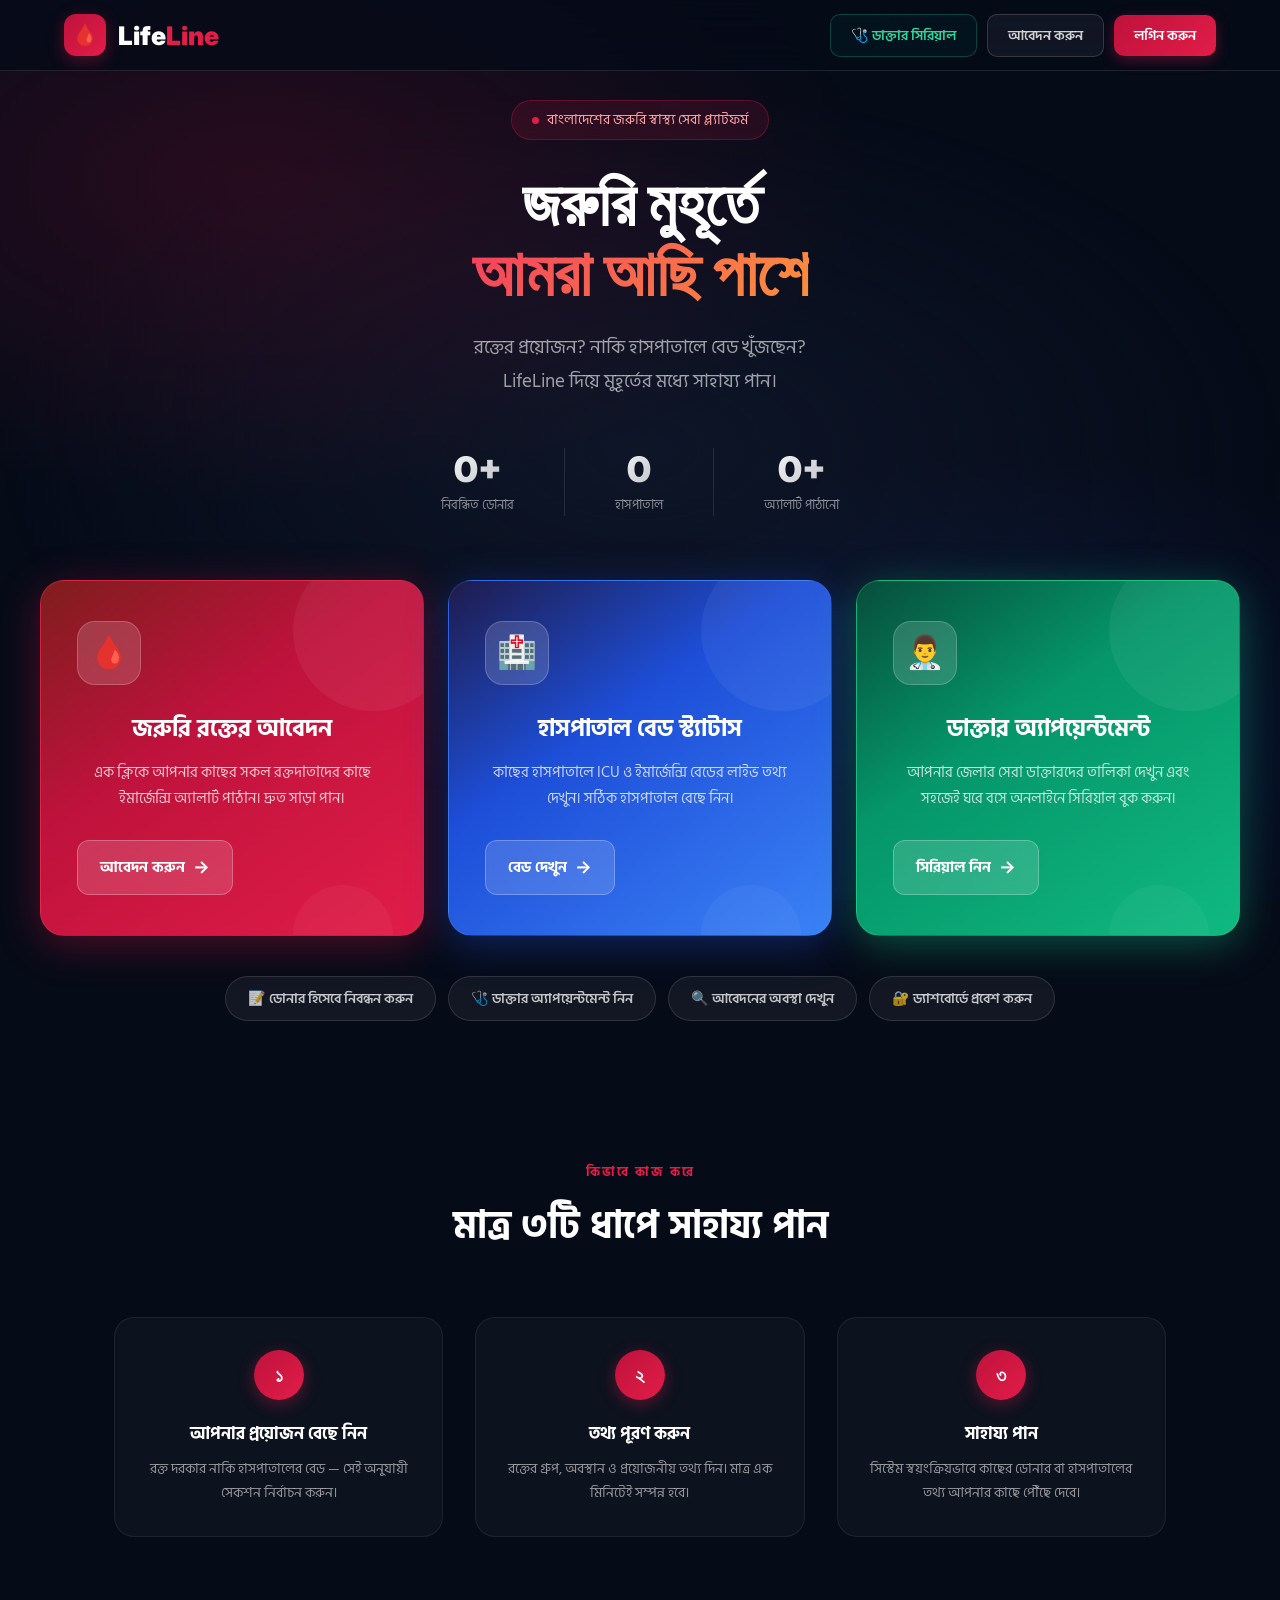
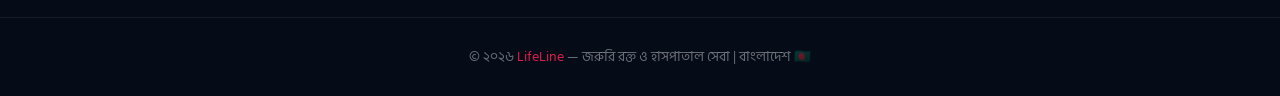
==== public/index.html @ ae4c2d09 "Update LifeLine frontend UI, add language & mobile navigation scripts, and add database backup" ====
<!DOCTYPE html>
<html lang="bn">
<head>
    <meta charset="UTF-8">
    <meta name="viewport" content="width=device-width, initial-scale=1.0">
    <title>LifeLine — জরুরি রক্ত ও হাসপাতাল সেবা</title>
    <meta name="description" content="LifeLine — বাংলাদেশে জরুরি রক্তের জন্য আবেদন করুন এবং কাছের হাসপাতালের বেড খুঁজুন।">
    <link rel="preconnect" href="https://fonts.googleapis.com">
    <link rel="preconnect" href="https://fonts.gstatic.com" crossorigin>
    <link href="https://fonts.googleapis.com/css2?family=Hind+Siliguri:wght@300;400;500;600;700&family=Inter:wght@400;600;700;800;900&display=swap" rel="stylesheet">
    <style>
        *, *::before, *::after { box-sizing: border-box; margin: 0; padding: 0; }

        :root {
            --red: #e11d48;
            --red-dark: #be123c;
            --red-glow: rgba(225,29,72,0.35);
            --blue: #1d4ed8;
            --blue-dark: #1e3a8a;
            --blue-glow: rgba(29,78,216,0.35);
            --dark: #0f172a;
            --dark2: #1e293b;
            --gray: #64748b;
            --border: rgba(255,255,255,0.1);
            --white: #ffffff;
        }

        html { scroll-behavior: smooth; }

        body {
            font-family: 'Hind Siliguri', 'Inter', sans-serif;
            background: #060b18;
            color: var(--white);
            min-height: 100vh;
            overflow-x: hidden;
        }

        /* ── Background animated particles ── */
        body::before {
            content: '';
            position: fixed; inset: 0;
            background:
                radial-gradient(ellipse 80% 60% at 20% 20%, rgba(190,18,60,0.18) 0%, transparent 60%),
                radial-gradient(ellipse 60% 50% at 80% 80%, rgba(29,78,216,0.15) 0%, transparent 60%),
                radial-gradient(ellipse 50% 40% at 50% 50%, rgba(15,23,42,0.9) 0%, transparent 100%);
            z-index: 0;
            pointer-events: none;
        }

        /* ── NAVBAR ── */
        nav {
            position: fixed; top: 0; left: 0; right: 0; z-index: 100;
            background: rgba(6,11,24,0.8);
            backdrop-filter: blur(20px);
            border-bottom: 1px solid var(--border);
        }
        .nav-inner {
            max-width: 1200px; margin: 0 auto;
            padding: 0 1.5rem;
            display: flex; align-items: center; justify-content: space-between;
            height: 70px;
        }
        .nav-logo {
            display: flex; align-items: center; gap: 12px;
            text-decoration: none;
        }
        .logo-icon {
            width: 42px; height: 42px;
            background: linear-gradient(135deg, var(--red-dark), var(--red));
            border-radius: 12px;
            display: flex; align-items: center; justify-content: center;
            font-size: 1.3rem;
            box-shadow: 0 4px 16px var(--red-glow);
            animation: logoPulse 3s ease-in-out infinite;
        }
        @keyframes logoPulse {
            0%,100% { box-shadow: 0 4px 16px var(--red-glow); }
            50% { box-shadow: 0 4px 28px rgba(225,29,72,0.6); }
        }
        .logo-text { font-family: 'Inter', sans-serif; font-size: 1.6rem; font-weight: 900; color: #fff; }
        .logo-text span { color: var(--red); }

        .nav-links { display: flex; align-items: center; gap: 10px; }
        .nav-btn {
            padding: 9px 20px; border-radius: 10px;
            font-weight: 600; font-size: 0.88rem;
            text-decoration: none; transition: all .25s;
            font-family: 'Hind Siliguri', sans-serif;
        }
        .nav-btn-ghost {
            color: rgba(255,255,255,0.8);
            border: 1px solid rgba(255,255,255,0.15);
            background: rgba(255,255,255,0.05);
        }
        .nav-btn-ghost:hover { background: rgba(255,255,255,0.12); color: #fff; border-color: rgba(255,255,255,0.3); }
        .nav-btn-red {
            background: linear-gradient(135deg, var(--red-dark), var(--red));
            color: #fff; border: none;
            box-shadow: 0 4px 14px var(--red-glow);
        }
        .nav-btn-red:hover { transform: translateY(-2px); box-shadow: 0 6px 20px var(--red-glow); }

        /* ── HERO SECTION ── */
        .hero {
            position: relative; z-index: 1;
            min-height: 100vh;
            display: flex; flex-direction: column;
            align-items: center; justify-content: center;
            text-align: center;
            padding: 100px 1.5rem 60px;
        }

        .hero-badge {
            display: inline-flex; align-items: center; gap: 8px;
            background: rgba(225,29,72,0.12);
            border: 1px solid rgba(225,29,72,0.3);
            border-radius: 100px; padding: 8px 20px;
            font-size: 0.85rem; color: #fca5a5;
            margin-bottom: 28px;
            animation: fadeInDown 0.6s ease both;
        }
        .badge-dot {
            width: 7px; height: 7px; border-radius: 50%;
            background: var(--red);
            animation: blink 1.5s ease-in-out infinite;
        }
        @keyframes blink { 0%,100%{opacity:1;} 50%{opacity:0.3;} }

        .hero-title {
            font-family: 'Inter', sans-serif;
            font-size: clamp(2.2rem, 6vw, 4rem);
            font-weight: 900; line-height: 1.1;
            margin-bottom: 22px;
            animation: fadeInDown 0.7s ease 0.1s both;
        }
        .hero-title .line2 {
            display: block;
            background: linear-gradient(135deg, #f43f5e, #fb923c);
            -webkit-background-clip: text; -webkit-text-fill-color: transparent;
            background-clip: text;
        }

        .hero-subtitle {
            font-size: clamp(1rem, 2.5vw, 1.2rem);
            color: rgba(255,255,255,0.6); max-width: 600px; margin: 0 auto 48px;
            line-height: 1.8;
            animation: fadeInDown 0.8s ease 0.2s both;
        }

        /* ── STATS ROW ── */
        .stats-row {
            display: flex; justify-content: center; gap: 50px;
            flex-wrap: wrap; margin-bottom: 64px;
            animation: fadeInDown 0.9s ease 0.3s both;
        }
        .stat-item { text-align: center; }
        .stat-num {
            font-family: 'Inter', sans-serif;
            font-size: 2.2rem; font-weight: 900;
            background: linear-gradient(135deg, #fff, rgba(255,255,255,0.7));
            -webkit-background-clip: text; -webkit-text-fill-color: transparent;
            background-clip: text;
        }
        .stat-label { font-size: 0.82rem; color: rgba(255,255,255,0.5); margin-top: 4px; }
        .stat-divider { width: 1px; background: rgba(255,255,255,0.1); }

        /* ── FEATURE CARDS ── */
        .features-grid {
            display: grid;
            grid-template-columns: repeat(3, 1fr);
            gap: 24px; max-width: 1200px; width: 100%;
            animation: fadeInUp 0.9s ease 0.35s both;
        }

        .feature-card {
            position: relative; overflow: hidden;
            border-radius: 24px; padding: 40px 36px;
            text-decoration: none; color: #fff;
            display: flex; flex-direction: column;
            transition: transform 0.35s cubic-bezier(0.34,1.56,0.64,1), box-shadow 0.35s;
            cursor: pointer;
        }
        .feature-card::before {
            content: '';
            position: absolute; inset: 0;
            opacity: 0; transition: opacity 0.35s;
            background: rgba(255,255,255,0.05);
        }
        .feature-card:hover { transform: translateY(-8px) scale(1.02); }
        .feature-card:hover::before { opacity: 1; }

        .card-blood {
            background: linear-gradient(145deg, #7f1d1d 0%, #be123c 40%, #e11d48 100%);
            box-shadow: 0 8px 40px rgba(190,18,60,0.4);
            border: 1px solid rgba(255,100,100,0.2);
        }
        .card-blood:hover { box-shadow: 0 16px 60px rgba(190,18,60,0.6); }

        .card-hospital {
            background: linear-gradient(145deg, #1e1b4b 0%, #1d4ed8 40%, #3b82f6 100%);
            box-shadow: 0 8px 40px rgba(29,78,216,0.4);
            border: 1px solid rgba(100,150,255,0.2);
        }
        .card-hospital:hover { box-shadow: 0 16px 60px rgba(29,78,216,0.6); }

        .card-doctor {
            background: linear-gradient(145deg, #064e3b 0%, #059669 40%, #10b981 100%);
            box-shadow: 0 8px 40px rgba(16,185,129,0.4);
            border: 1px solid rgba(100,255,150,0.2);
        }
        .card-doctor:hover { box-shadow: 0 16px 60px rgba(16,185,129,0.6); }

        .card-icon-wrap {
            width: 64px; height: 64px; border-radius: 18px;
            background: rgba(255,255,255,0.15);
            display: flex; align-items: center; justify-content: center;
            font-size: 2rem; margin-bottom: 24px;
            backdrop-filter: blur(10px);
            border: 1px solid rgba(255,255,255,0.2);
        }
        .card-heading {
            font-family: 'Hind Siliguri', sans-serif;
            font-size: 1.5rem; font-weight: 700;
            margin-bottom: 12px;
        }
        .card-desc {
            font-size: 0.95rem; color: rgba(255,255,255,0.75);
            line-height: 1.7; flex: 1; margin-bottom: 28px;
        }
        .card-cta {
            display: inline-flex; align-items: center; gap: 8px;
            background: rgba(255,255,255,0.15);
            border: 1px solid rgba(255,255,255,0.25);
            backdrop-filter: blur(10px);
            border-radius: 12px; padding: 12px 22px;
            font-weight: 700; font-size: 0.95rem;
            transition: all 0.25s; width: fit-content;
        }
        .feature-card:hover .card-cta {
            background: rgba(255,255,255,0.25);
            gap: 12px;
        }
        .card-cta-arrow { font-size: 1.1rem; transition: transform 0.25s; }
        .feature-card:hover .card-cta-arrow { transform: translateX(4px); }

        /* Decorative circle */
        .card-deco {
            position: absolute; right: -30px; top: -30px;
            width: 160px; height: 160px; border-radius: 50%;
            background: rgba(255,255,255,0.05);
            pointer-events: none;
        }
        .card-deco2 {
            position: absolute; right: 30px; bottom: -50px;
            width: 100px; height: 100px; border-radius: 50%;
            background: rgba(255,255,255,0.04);
            pointer-events: none;
        }

        /* ── QUICK LINKS ── */
        .quick-links {
            display: flex; gap: 12px; flex-wrap: wrap;
            justify-content: center; margin-top: 40px;
            animation: fadeInUp 1s ease 0.5s both;
        }
        .quick-link {
            display: flex; align-items: center; gap: 8px;
            padding: 10px 22px; border-radius: 100px;
            border: 1px solid rgba(255,255,255,0.12);
            background: rgba(255,255,255,0.05);
            color: rgba(255,255,255,0.75); font-size: 0.88rem; font-weight: 600;
            text-decoration: none; transition: all 0.25s;
        }
        .quick-link:hover {
            border-color: rgba(255,255,255,0.3);
            background: rgba(255,255,255,0.1);
            color: #fff; transform: translateY(-2px);
        }

        /* ── HOW IT WORKS ── */
        .how-section {
            position: relative; z-index: 1;
            padding: 80px 1.5rem;
            max-width: 1100px; margin: 0 auto;
        }
        .section-tag {
            text-align: center; font-size: 0.82rem; font-weight: 700;
            letter-spacing: 2px; text-transform: uppercase;
            color: var(--red); margin-bottom: 12px;
        }
        .section-title {
            text-align: center;
            font-family: 'Hind Siliguri', sans-serif;
            font-size: clamp(1.6rem, 4vw, 2.4rem);
            font-weight: 700; color: #fff; margin-bottom: 60px;
        }
        .steps-grid {
            display: grid; grid-template-columns: repeat(3, 1fr);
            gap: 32px;
        }
        .step-card {
            background: rgba(255,255,255,0.03);
            border: 1px solid rgba(255,255,255,0.07);
            border-radius: 20px; padding: 32px 28px;
            text-align: center; transition: all 0.3s;
        }
        .step-card:hover {
            background: rgba(255,255,255,0.06);
            border-color: rgba(255,255,255,0.15);
            transform: translateY(-4px);
        }
        .step-num {
            width: 50px; height: 50px; border-radius: 50%;
            background: linear-gradient(135deg, var(--red-dark), var(--red));
            display: flex; align-items: center; justify-content: center;
            font-family: 'Inter', sans-serif; font-weight: 900; font-size: 1.2rem;
            margin: 0 auto 20px;
            box-shadow: 0 4px 16px var(--red-glow);
        }
        .step-title { font-size: 1.05rem; font-weight: 700; margin-bottom: 10px; }
        .step-desc { font-size: 0.88rem; color: rgba(255,255,255,0.55); line-height: 1.7; }

        /* ── FOOTER ── */
        footer {
            position: relative; z-index: 1;
            border-top: 1px solid rgba(255,255,255,0.07);
            padding: 28px 1.5rem;
            text-align: center;
            color: rgba(255,255,255,0.4); font-size: 0.85rem;
        }
        footer a { color: var(--red); text-decoration: none; }
        footer a:hover { text-decoration: underline; }

        /* ── ANIMATIONS ── */
        @keyframes fadeInDown {
            from { opacity: 0; transform: translateY(-20px); }
            to   { opacity: 1; transform: translateY(0); }
        }
        @keyframes fadeInUp {
            from { opacity: 0; transform: translateY(24px); }
            to   { opacity: 1; transform: translateY(0); }
        }

        /* ── RESPONSIVE ── */
        @media (max-width: 992px) {
            .features-grid { grid-template-columns: 1fr 1fr; }
        }
        @media (max-width: 768px) {
            .features-grid { grid-template-columns: 1fr; gap: 16px; }
            .steps-grid { grid-template-columns: 1fr; gap: 16px; }
            .hero { padding: 90px 1rem 50px; }
            .stats-row { gap: 28px; }
            .stat-divider { display: none; }
            .nav-links .nav-btn-ghost { display: none; }
            .nav-links .nav-btn-red { display: none; }
            .feature-card { padding: 32px 28px; }
        }
        @media (max-width: 480px) {
            .logo-text { font-size: 1.3rem; }
            .hero-title { font-size: 1.9rem; }
            .nav-btn { padding: 8px 16px; font-size: 0.82rem; }
        }
    </style>
</head>
<body>

<!-- NAVBAR -->
<nav>
    <div class="nav-inner">
        <a href="/" class="nav-logo">
            <div class="logo-icon">🩸</div>
            <span class="logo-text">Life<span>Line</span></span>
        </a>
        <div class="nav-links">
            <a href="/doctors.html" class="nav-btn nav-btn-ghost" style="color: #34d399; border-color: rgba(16,185,129,0.3); background: rgba(16,185,129,0.05);" data-bn="🩺 ডাক্তার সিরিয়াল" data-en="🩺 Doctor Booking">🩺 ডাক্তার সিরিয়াল</a>
            <a href="/apply.html" class="nav-btn nav-btn-ghost" data-bn="আবেদন করুন" data-en="Register">আবেদন করুন</a>
            <a href="/login.html" class="nav-btn nav-btn-red" data-bn="লগিন করুন" data-en="Login">লগিন করুন</a>
        </div>
    </div>
</nav>

<!-- HERO -->
<section class="hero">

    <div class="hero-badge">
        <span class="badge-dot"></span>
        <span data-bn="বাংলাদেশের জরুরি স্বাস্থ্য সেবা প্ল্যাটফর্ম" data-en="Bangladesh Emergency Health Platform">বাংলাদেশের জরুরি স্বাস্থ্য সেবা প্ল্যাটফর্ম</span>
    </div>

    <h1 class="hero-title">
        <span data-bn="জরুরি মুহূর্তে" data-en="In Critical Moments">জরুরি মুহূর্তে</span>
        <span class="line2" data-bn="আমরা আছি পাশে" data-en="We Stand By You">আমরা আছি পাশে</span>
    </h1>

    <p class="hero-subtitle" data-bn="রক্তের প্রয়োজন? নাকি হাসপাতালে বেড খুঁজছেন? LifeLine দিয়ে মুহূর্তের মধ্যে সাহায্য পান।" data-en="Need blood urgently? Looking for a hospital bed? Get help instantly with LifeLine.">
        রক্তের প্রয়োজন? নাকি হাসপাতালে বেড খুঁজছেন?<br>
        LifeLine দিয়ে মুহূর্তের মধ্যে সাহায্য পান।
    </p>

    <!-- STATS -->
    <div class="stats-row">
        <div class="stat-item">
            <div class="stat-num" id="statDonors">—</div>
            <div class="stat-label" data-bn="নিবন্ধিত ডোনার" data-en="Registered Donors">নিবন্ধিত ডোনার</div>
        </div>
        <div class="stat-divider"></div>
        <div class="stat-item">
            <div class="stat-num" id="statHospitals">—</div>
            <div class="stat-label" data-bn="হাসপাতাল" data-en="Hospitals">হাসপাতাল</div>
        </div>
        <div class="stat-divider"></div>
        <div class="stat-item">
            <div class="stat-num" id="statAlerts">—</div>
            <div class="stat-label" data-bn="অ্যালার্ট পাঠানো" data-en="Alerts Sent">অ্যালার্ট পাঠানো</div>
        </div>
    </div>

    <!-- MAIN FEATURE CARDS -->
    <div class="features-grid">

        <!-- Blood Request Card -->
        <a href="/blood-request.html" class="feature-card card-blood" id="btn-blood-request">
            <div class="card-deco"></div>
            <div class="card-deco2"></div>
            <div class="card-icon-wrap">🩸</div>
            <div class="card-heading" data-bn="জরুরি রক্তের আবেদন" data-en="Emergency Blood Request">জরুরি রক্তের আবেদন</div>
            <p class="card-desc" data-bn="এক ক্লিকে আপনার কাছের সকল রক্তদাতাদের কাছে ইমার্জেন্সি অ্যালার্ট পাঠান। দ্রুত সাড়া পান।" data-en="Send an emergency alert to all nearby blood donors with one click. Get a quick response.">
                এক ক্লিকে আপনার কাছের সকল রক্তদাতাদের কাছে ইমার্জেন্সি অ্যালার্ট পাঠান। দ্রুত সাড়া পান।
            </p>
            <span class="card-cta">
                <span data-bn="আবেদন করুন" data-en="Request Now">আবেদন করুন</span>
                <span class="card-cta-arrow">→</span>
            </span>
        </a>

        <!-- Hospital Bed Card -->
        <a href="/hospital-beds.html" class="feature-card card-hospital" id="btn-hospital-beds">
            <div class="card-deco"></div>
            <div class="card-deco2"></div>
            <div class="card-icon-wrap">🏥</div>
            <div class="card-heading" data-bn="হাসপাতাল বেড স্ট্যাটাস" data-en="Hospital Bed Status">হাসপাতাল বেড স্ট্যাটাস</div>
            <p class="card-desc" data-bn="কাছের হাসপাতালে ICU ও ইমার্জেন্সি বেডের লাইভ তথ্য দেখুন। সঠিক হাসপাতাল বেছে নিন।" data-en="Check live ICU and emergency bed availability at nearby hospitals. Choose the right hospital.">
                কাছের হাসপাতালে ICU ও ইমার্জেন্সি বেডের লাইভ তথ্য দেখুন। সঠিক হাসপাতাল বেছে নিন।
            </p>
            <span class="card-cta">
                <span data-bn="বেড দেখুন" data-en="View Beds">বেড দেখুন</span>
                <span class="card-cta-arrow">→</span>
            </span>
        </a>

        <!-- Doctor Appointment Card -->
        <a href="/doctors.html" class="feature-card card-doctor" id="btn-doctor">
            <div class="card-deco"></div>
            <div class="card-deco2"></div>
            <div class="card-icon-wrap">👨‍⚕️</div>
            <div class="card-heading" data-bn="ডাক্তার অ্যাপয়েন্টমেন্ট" data-en="Doctor Appointment">ডাক্তার অ্যাপয়েন্টমেন্ট</div>
            <p class="card-desc" data-bn="আপনার জেলার সেরা ডাক্তারদের তালিকা দেখুন এবং সহজেই ঘরে বসে অনলাইনে সিরিয়াল বুক করুন।" data-en="Browse top doctors in your district and easily book an appointment online from home.">
                আপনার জেলার সেরা ডাক্তারদের তালিকা দেখুন এবং সহজেই ঘরে বসে অনলাইনে সিরিয়াল বুক করুন।
            </p>
            <span class="card-cta">
                <span data-bn="সিরিয়াল নিন" data-en="Book Now">সিরিয়াল নিন</span>
                <span class="card-cta-arrow">→</span>
            </span>
        </a>

    </div>

    <!-- Quick Links -->
    <div class="quick-links">
        <a href="/apply.html" class="quick-link">📝 ডোনার হিসেবে নিবন্ধন করুন</a>
        <a href="/doctors.html" class="quick-link">🩺 ডাক্তার অ্যাপয়েন্টমেন্ট নিন</a>
        <a href="/request-status.html" class="quick-link">🔍 আবেদনের অবস্থা দেখুন</a>
        <a href="/login.html" class="quick-link">🔐 ড্যাশবোর্ডে প্রবেশ করুন</a>
    </div>

</section>

<!-- HOW IT WORKS -->
<section class="how-section">
    <div class="section-tag">কিভাবে কাজ করে</div>
    <h2 class="section-title">মাত্র ৩টি ধাপে সাহায্য পান</h2>
    <div class="steps-grid">
        <div class="step-card">
            <div class="step-num">১</div>
            <div class="step-title">আপনার প্রয়োজন বেছে নিন</div>
            <p class="step-desc">রক্ত দরকার নাকি হাসপাতালের বেড — সেই অনুযায়ী সেকশন নির্বাচন করুন।</p>
        </div>
        <div class="step-card">
            <div class="step-num">২</div>
            <div class="step-title">তথ্য পূরণ করুন</div>
            <p class="step-desc">রক্তের গ্রুপ, অবস্থান ও প্রয়োজনীয় তথ্য দিন। মাত্র এক মিনিটেই সম্পন্ন হবে।</p>
        </div>
        <div class="step-card">
            <div class="step-num">৩</div>
            <div class="step-title">সাহায্য পান</div>
            <p class="step-desc">সিস্টেম স্বয়ংক্রিয়ভাবে কাছের ডোনার বা হাসপাতালের তথ্য আপনার কাছে পৌঁছে দেবে।</p>
        </div>
    </div>
</section>

<!-- FOOTER -->
<footer>
    <p>© ২০২৬ <a href="/">LifeLine</a> — জরুরি রক্ত ও হাসপাতাল সেবা | বাংলাদেশ 🇧🇩</p>
</footer>

<script src="/js/notify.js"></script>
<script src="/js/language.js"></script>
<script src="/js/nav-mobile.js"></script>
<script>
(function() {
    // Animate stats
    async function loadStats() {
        try {
            const res = await fetch('/api/stats');
            const data = await res.json();
            if (data.success) {
                animateCount('statDonors', data.donors, '+');
                animateCount('statHospitals', data.hospitals, '');
                animateCount('statAlerts', data.alerts, '+');
            } else {
                animateCount('statDonors', 0, '+');
                animateCount('statHospitals', 0, '');
                animateCount('statAlerts', 0, '+');
            }
        } catch(_) {
            animateCount('statDonors', 0, '+');
            animateCount('statHospitals', 0, '');
            animateCount('statAlerts', 0, '+');
        }
    }

    function animateCount(id, target, suffix) {
        const el = document.getElementById(id);
        if (!el) return;
        let cur = 0;
        const step = Math.ceil(target / 50);
        const t = setInterval(() => {
            cur = Math.min(cur + step, target);
            el.textContent = cur + suffix;
            if (cur >= target) clearInterval(t);
        }, 30);
    }

    loadStats();
})();
</script>
</body>
</html>
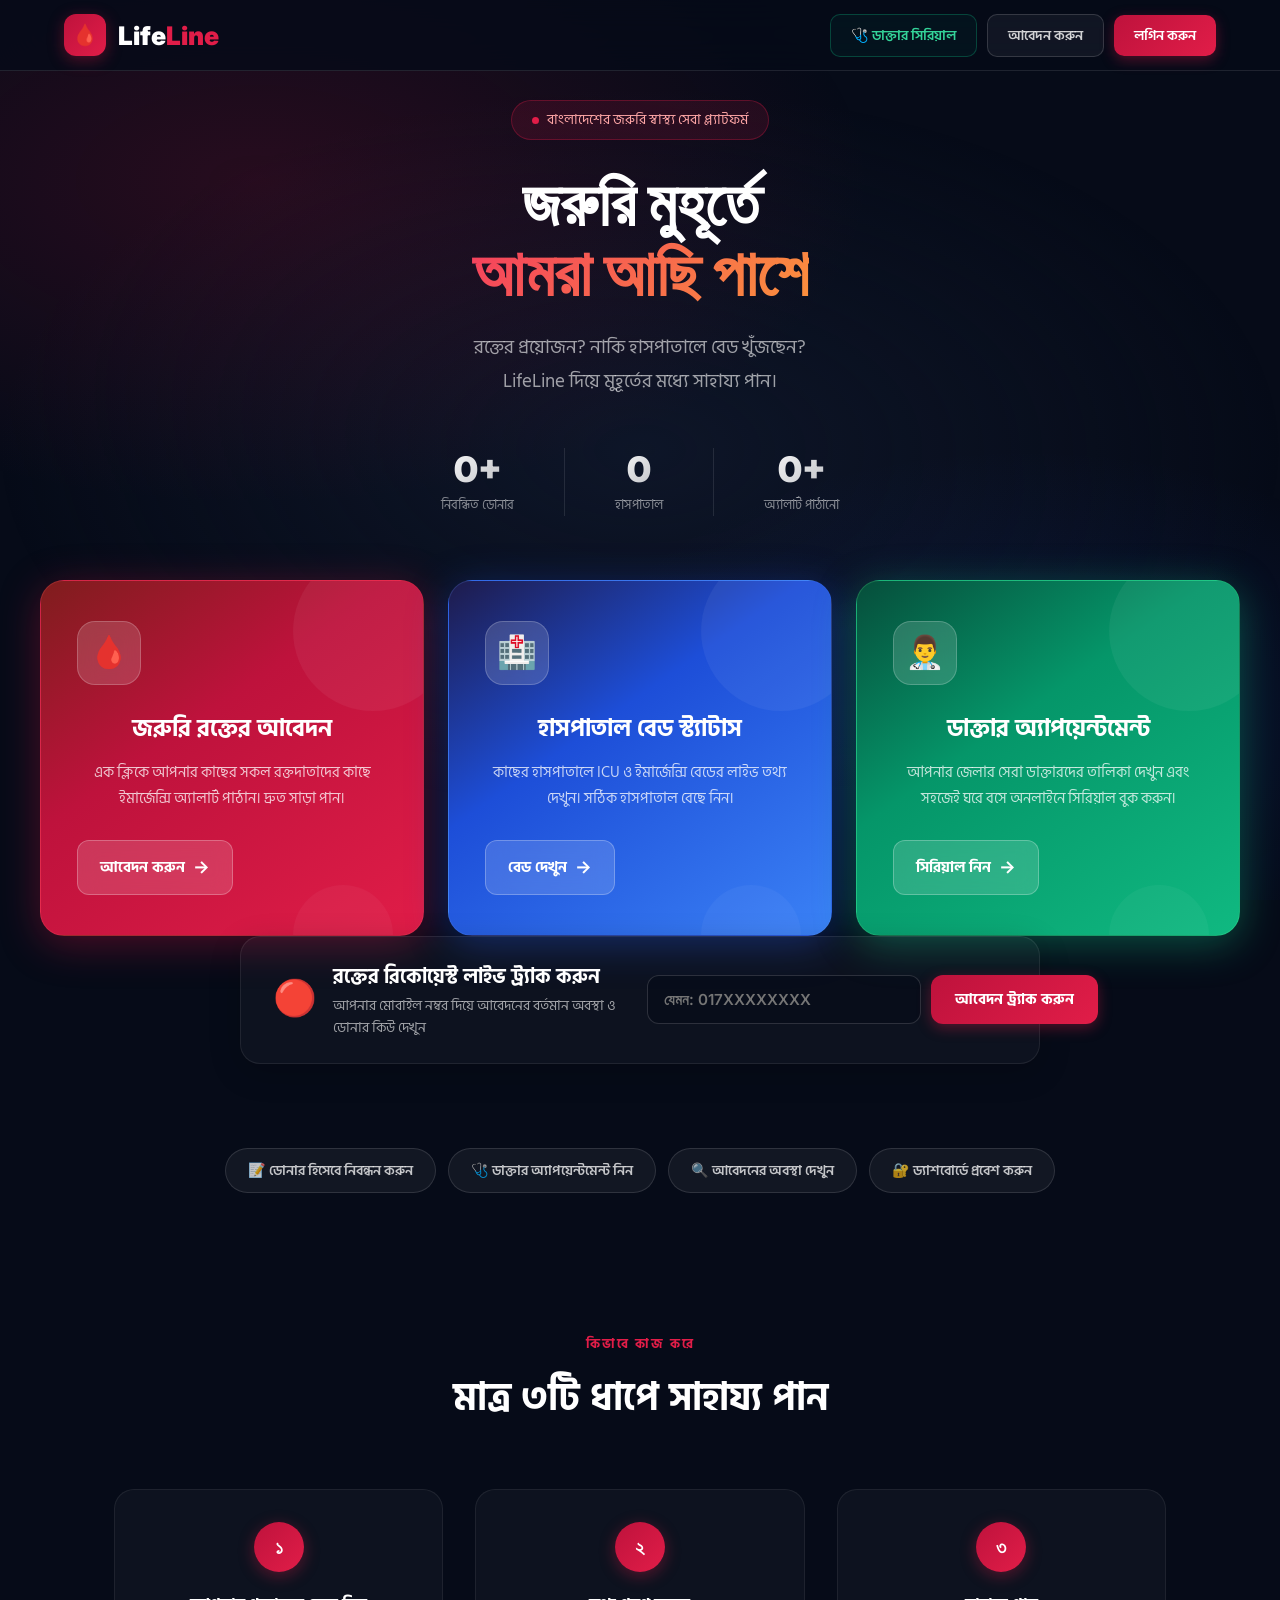
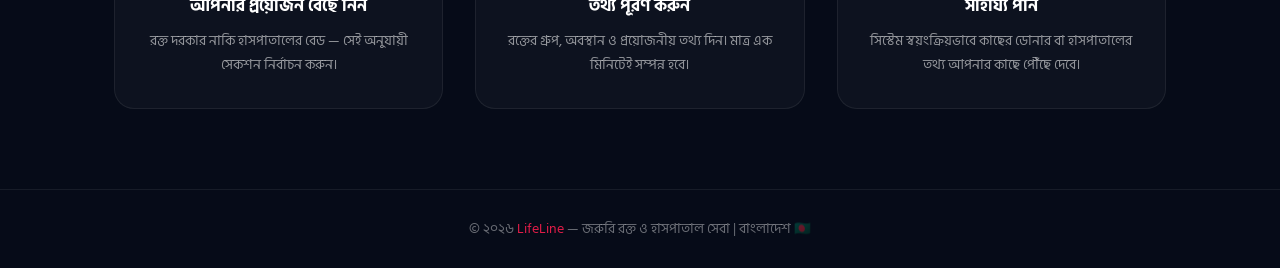
==== commit f688bb84: "feat: enhance blood request tracking with phone number lookup, multiple active requests, and 24-hour" ====
--- a/public/index.html
+++ b/public/index.html
@@ -359,6 +359,144 @@
             .logo-text { font-size: 1.3rem; }
             .hero-title { font-size: 1.9rem; }
             .nav-btn { padding: 8px 16px; font-size: 0.82rem; }
+        }
+
+        /* ── TRACK REQUEST WIDGET ── */
+        .track-widget-container {
+            width: 100%;
+            max-width: 800px;
+            margin: 0 auto 36px;
+            animation: fadeInUp 0.9s ease 0.38s both;
+        }
+
+        .track-widget-card {
+            background: rgba(255, 255, 255, 0.03);
+            border: 1px solid rgba(255, 255, 255, 0.08);
+            border-radius: 20px;
+            padding: 24px 32px;
+            backdrop-filter: blur(10px);
+            box-shadow: 0 8px 32px rgba(0, 0, 0, 0.2);
+            display: flex;
+            align-items: center;
+            justify-content: space-between;
+            gap: 24px;
+            transition: border-color 0.3s, box-shadow 0.3s;
+        }
+
+        .track-widget-card:hover {
+            border-color: rgba(225, 29, 72, 0.3);
+            box-shadow: 0 12px 40px rgba(225, 29, 72, 0.1);
+        }
+
+        .track-widget-header {
+            display: flex;
+            align-items: center;
+            gap: 16px;
+            text-align: left;
+        }
+
+        .track-widget-icon {
+            font-size: 2.2rem;
+            animation: pulse 2s infinite;
+            display: flex;
+            align-items: center;
+            justify-content: center;
+        }
+
+        .track-widget-title-wrap {
+            display: flex;
+            flex-direction: column;
+            gap: 2px;
+        }
+
+        .track-widget-title {
+            font-family: 'Hind Siliguri', sans-serif;
+            font-size: 1.25rem;
+            font-weight: 700;
+            color: #fff;
+        }
+
+        .track-widget-subtitle {
+            font-size: 0.85rem;
+            color: rgba(255, 255, 255, 0.6);
+        }
+
+        .track-widget-form {
+            display: flex;
+            gap: 10px;
+            min-width: 340px;
+        }
+
+        .track-widget-form input {
+            flex: 1;
+            background: rgba(6, 11, 24, 0.6);
+            border: 1px solid rgba(255, 255, 255, 0.15);
+            border-radius: 12px;
+            padding: 12px 16px;
+            color: #fff;
+            font-size: 0.95rem;
+            font-weight: 600;
+            font-family: 'Inter', sans-serif;
+            outline: none;
+            transition: border-color 0.2s, box-shadow 0.2s;
+        }
+
+        .track-widget-form input:focus {
+            border-color: var(--red);
+            box-shadow: 0 0 0 3px rgba(225, 29, 72, 0.25);
+        }
+
+        .track-widget-btn {
+            background: linear-gradient(135deg, var(--red-dark), var(--red));
+            color: #fff;
+            border: none;
+            border-radius: 12px;
+            padding: 12px 24px;
+            font-weight: 700;
+            font-size: 0.95rem;
+            cursor: pointer;
+            font-family: 'Hind Siliguri', sans-serif;
+            box-shadow: 0 4px 14px var(--red-glow);
+            transition: transform 0.2s, box-shadow 0.2s;
+            white-space: nowrap;
+        }
+
+        .track-widget-btn:hover {
+            transform: translateY(-1px);
+            box-shadow: 0 6px 20px rgba(225, 29, 72, 0.5);
+        }
+
+        .track-error {
+            color: #fca5a5;
+            font-size: 0.85rem;
+            margin-top: 8px;
+            text-align: right;
+            font-weight: 600;
+        }
+
+        @keyframes pulse {
+            0%, 100% { transform: scale(1); opacity: 1; }
+            50% { transform: scale(1.1); opacity: 0.8; }
+        }
+
+        @media (max-width: 900px) {
+            .track-widget-card {
+                flex-direction: column;
+                align-items: stretch;
+                padding: 20px;
+                gap: 16px;
+            }
+            .track-widget-form {
+                min-width: 100%;
+            }
+            .track-widget-header {
+                text-align: center;
+                flex-direction: column;
+                gap: 8px;
+            }
+            .track-error {
+                text-align: center;
+            }
         }
     </style>
 </head>
@@ -463,6 +601,24 @@
             </span>
         </a>
 
+    </div>
+
+    <!-- TRACK REQUEST WIDGET -->
+    <div class="track-widget-container">
+        <div class="track-widget-card">
+            <div class="track-widget-header">
+                <span class="track-widget-icon">🔴</span>
+                <div class="track-widget-title-wrap">
+                    <h3 class="track-widget-title" data-bn="রক্তের রিকোয়েস্ট লাইভ ট্র্যাক করুন" data-en="Track Blood Request Live">রক্তের রিকোয়েস্ট লাইভ ট্র্যাক করুন</h3>
+                    <p class="track-widget-subtitle" data-bn="আপনার মোবাইল নম্বর দিয়ে আবেদনের বর্তমান অবস্থা ও ডোনার কিউ দেখুন" data-en="Enter your mobile number to view request status and donor queue">আপনার মোবাইল নম্বর দিয়ে আবেদনের বর্তমান অবস্থা ও ডোনার কিউ দেখুন</p>
+                </div>
+            </div>
+            <div class="track-widget-form">
+                <input type="tel" id="homeTrackPhone" placeholder="যেমন: 017XXXXXXXX" maxlength="11" />
+                <button id="btnHomeTrack" class="track-widget-btn" data-bn="আবেদন ট্র্যাক করুন" data-en="Track Request">আবেদন ট্র্যাক করুন</button>
+            </div>
+        </div>
+        <div id="homeTrackError" class="track-error hidden"></div>
     </div>
 
     <!-- Quick Links -->
@@ -541,6 +697,39 @@
         }, 30);
     }
 
+    function handleHomeTrack() {
+        const input = document.getElementById('homeTrackPhone');
+        const phone = (input.value || '').trim();
+        const errEl = document.getElementById('homeTrackError');
+        
+        if (!phone) {
+            errEl.textContent = '❌ মোবাইল নম্বর টাইপ করুন।';
+            errEl.classList.remove('hidden');
+            return;
+        }
+        
+        const clean = phone.replace(/\D/g, '');
+        if (clean.length < 10) {
+            errEl.textContent = '❌ একটি সঠিক মোবাইল নম্বর দিন (যেমন: 017XXXXXXXX)।';
+            errEl.classList.remove('hidden');
+            return;
+        }
+        
+        errEl.classList.add('hidden');
+        window.location.href = `/request-status.html?phone=${encodeURIComponent(phone)}`;
+    }
+
+    const btnHomeTrack = document.getElementById('btnHomeTrack');
+    if (btnHomeTrack) {
+        btnHomeTrack.addEventListener('click', handleHomeTrack);
+    }
+    const homeTrackPhone = document.getElementById('homeTrackPhone');
+    if (homeTrackPhone) {
+        homeTrackPhone.addEventListener('keydown', (e) => {
+            if (e.key === 'Enter') handleHomeTrack();
+        });
+    }
+
     loadStats();
 })();
 </script>
